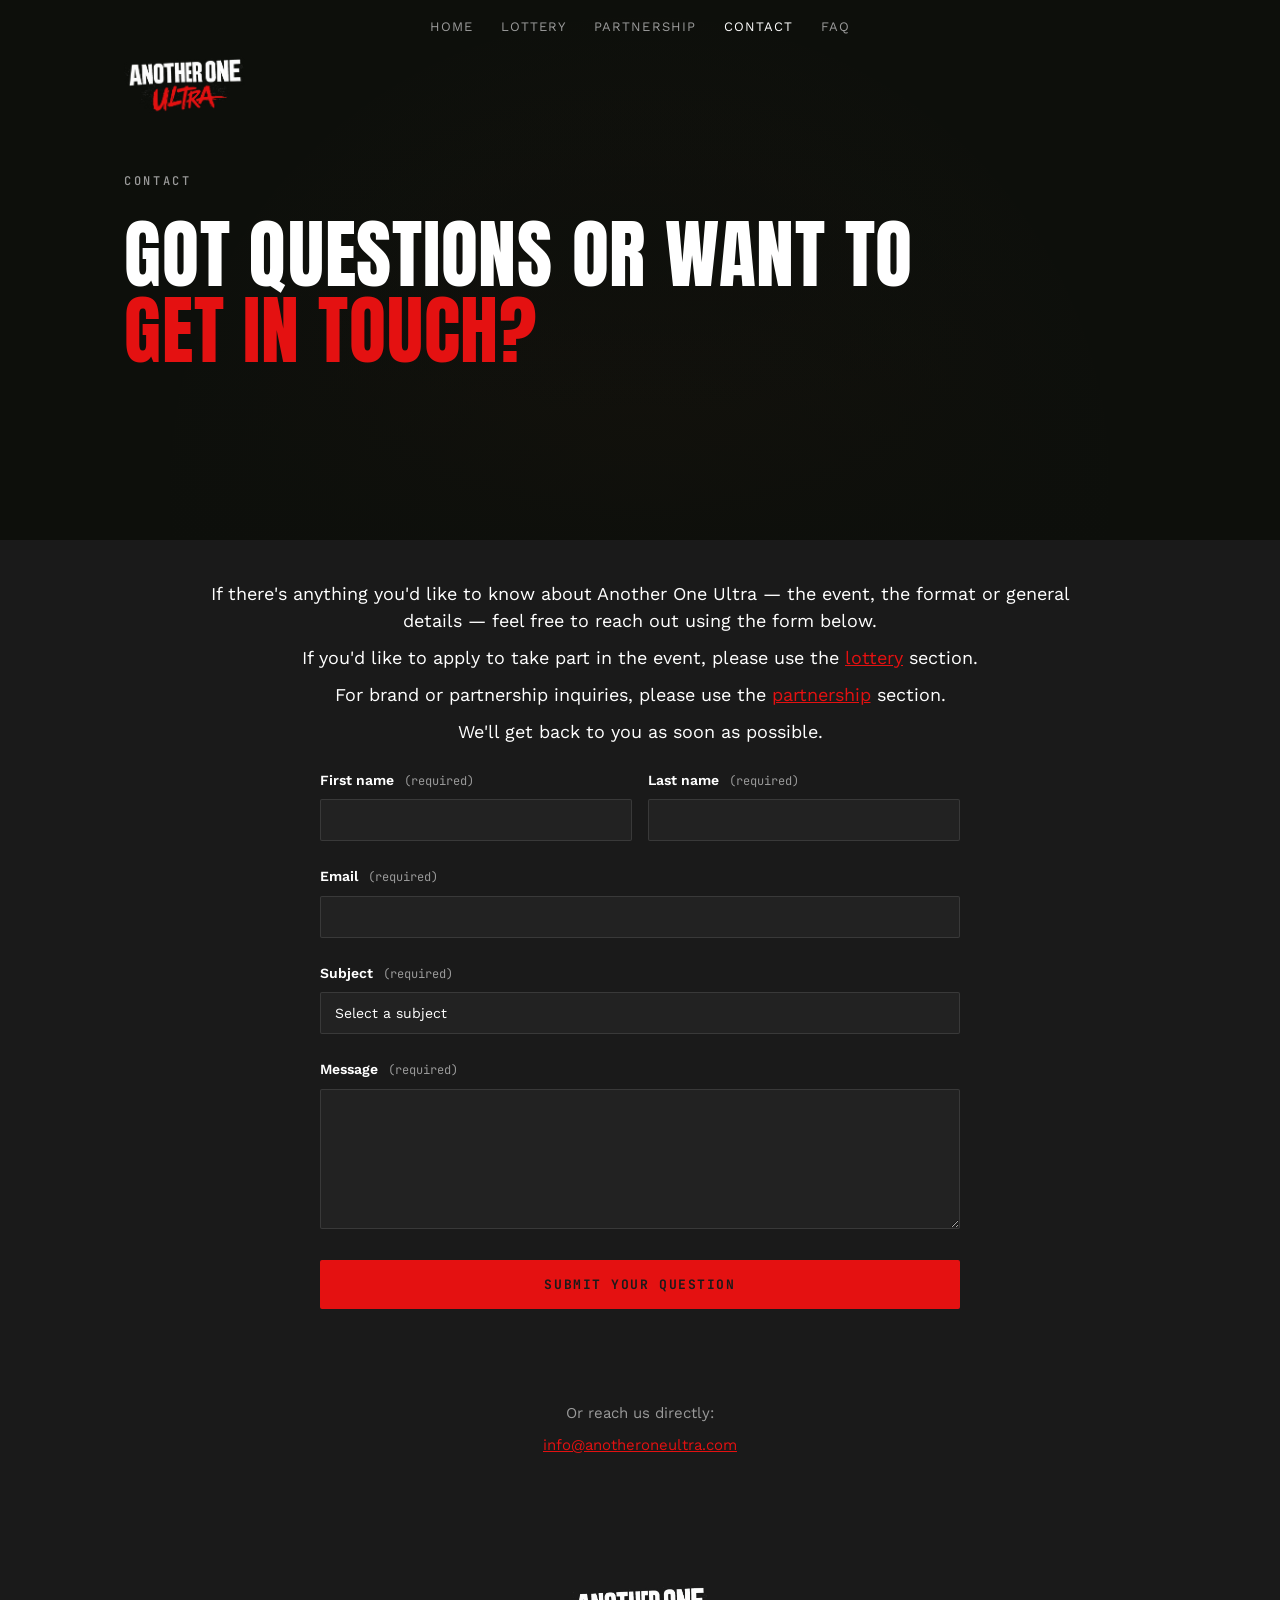
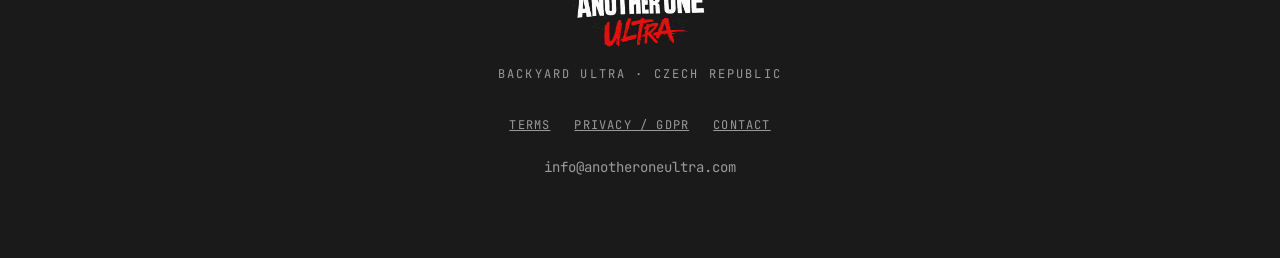
==== contact.html @ de55bf9b "Add files via upload" ====
<!DOCTYPE html>
<html lang="en">
<head>
<meta charset="UTF-8">
<meta name="viewport" content="width=device-width, initial-scale=1.0">
<title>Contact — ANOTHER ONE ULTRA</title>
<link rel="preconnect" href="https://fonts.googleapis.com">
<link rel="preconnect" href="https://fonts.gstatic.com" crossorigin>
<link href="https://fonts.googleapis.com/css2?family=Anton&family=JetBrains+Mono:wght@400;500;700&family=Work+Sans:wght@400;500;600;700&display=swap" rel="stylesheet">
<link rel="stylesheet" href="shared.css?v=2">

</head>
<body>

<nav>
  <div class="inner">
    <button class="menu-toggle" id="menuToggle" aria-label="Menu">
      <span></span><span></span><span></span>
    </button>
    <div class="navlinks">
      <a href="index.html">Home</a>
      <a href="lottery.html">Lottery</a>
      <a href="partnership.html">Partnership</a>
      <a href="contact.html" class="active">Contact</a>
      <a href="faq.html">FAQ</a>
    </div>
    <a href="index.html" class="logo"><img src="logo.png" alt="Another One Ultra"></a>
  </div>
</nav>

<div class="mobile-menu" id="mobileMenu">
  <a href="index.html">Home</a>
  <a href="lottery.html">Lottery</a>
  <a href="partnership.html">Partnership</a>
  <a href="contact.html" class="active">Contact</a>
  <a href="faq.html">FAQ</a>
  <a href="lottery.html" class="nav-cta">Sign up</a>
</div>

<!-- ===== PAGE HERO ===== -->
<header class="hero" id="top">
  <div class="hero-inner wrap">
    <div class="eyebrow">Contact</div>
    <h1 class="display page-title">Got questions or want to<br><span class="accent">get in touch?</span></h1>
  </div>
</header>

<!-- ===== CONTACT ===== -->
<section id="contact" style="border-bottom:none;">
  <div class="wrap">
    <div class="sponsor-copy centered">
      <p>If there's anything you'd like to know about Another One Ultra — the event, the format or general details — feel free to reach out using the form below.</p>
      <p>If you'd like to apply to take part in the event, please use the <a href="lottery.html" style="color:var(--ember); text-decoration:underline;">lottery</a> section.</p>
      <p>For brand or partnership inquiries, please use the <a href="partnership.html" style="color:var(--ember); text-decoration:underline;">partnership</a> section.</p>
      <p>We'll get back to you as soon as possible.</p>
    </div>

    <form class="form-grid" data-form-name="contact">
      <div class="form-row">
        <div class="field">
          <label>First name <span class="req">(required)</span></label>
          <input type="text" name="first_name" required>
        </div>
        <div class="field">
          <label>Last name <span class="req">(required)</span></label>
          <input type="text" name="last_name" required>
        </div>
      </div>
      <div class="field">
        <label>Email <span class="req">(required)</span></label>
        <input type="email" name="email" required>
      </div>
      <div class="field">
        <label>Subject <span class="req">(required)</span></label>
        <select name="subject" required>
          <option value="">Select a subject</option>
          <option value="general">General question</option>
          <option value="lottery">Lottery / registration</option>
          <option value="partnership">Partnership</option>
          <option value="media">Media &amp; press</option>
          <option value="other">Other</option>
        </select>
      </div>
      <div class="field">
        <label>Message <span class="req">(required)</span></label>
        <textarea name="message" required></textarea>
      </div>
      <button type="submit" class="btn-primary">Submit your question</button>
      <div class="form-status"></div>
    </form>

    <div class="contact-links">
      <p>Or reach us directly:</p>
      <p><a href="mailto:info@anotheroneultra.com">info@anotheroneultra.com</a></p>
    </div>
  </div>
</section>

<script src="forms.js"></script>

<footer>
  <div class="wrap">
    <div class="footer-logo"><img src="logo.png" alt="Another One Ultra"></div>
    <div class="footer-tagline mono">BACKYARD ULTRA · CZECH REPUBLIC</div>
    <div class="footer-links">
      <a href="terms.html">Terms</a>
      <a href="privacy.html">Privacy / GDPR</a>
      <a href="contact.html">Contact</a>
    </div>
    <div class="footer-email"><a href="mailto:info@anotheroneultra.com">info@anotheroneultra.com</a></div>
  </div>
</footer>

<script>
  (function(){
    var toggle = document.getElementById('menuToggle');
    var menu = document.getElementById('mobileMenu');
    if (toggle && menu) {
      toggle.addEventListener('click', function(){
        var isOpen = menu.classList.toggle('open');
        toggle.classList.toggle('open', isOpen);
        document.body.style.overflow = isOpen ? 'hidden' : '';
      });
      menu.querySelectorAll('a').forEach(function(link){
        link.addEventListener('click', function(){
          menu.classList.remove('open');
          toggle.classList.remove('open');
          document.body.style.overflow = '';
        });
      });
    }
  })();

  (function(){
    var nav = document.querySelector('nav');
    if (!nav) return;
    function onScroll(){
      if (window.scrollY > 10) {
        nav.classList.add('scrolled');
      } else {
        nav.classList.remove('scrolled');
      }
    }
    onScroll();
    window.addEventListener('scroll', onScroll, { passive: true });
  })();
</script>

</body>
</html>
---- shared.css ----
:root{
  --ink:#1A1A1A;
  --ink-soft:#242424;
  --card:#222222;
  --paper:#FFFFFF;
  --paper-dim:#9A9A9A;
  --moss:#9A9A9A;
  --moss-dim:#707070;
  --ember:#E41111;
  --line: rgba(255,255,255,0.10);
}
*{box-sizing:border-box; margin:0; padding:0;}
html{scroll-behavior:smooth;}
body{
  background:var(--ink);
  color:var(--paper);
  font-family:'Work Sans', sans-serif;
  line-height:1.6;
  -webkit-font-smoothing:antialiased;
}
.wrap{max-width:1080px; margin:0 auto; padding:0 24px;}
.mono{font-family:'JetBrains Mono', monospace;}
.display{
  font-family:'Anton', sans-serif;
  text-transform:uppercase;
  letter-spacing:0.01em;
  line-height:1;
  font-weight:400;
}
a{color:inherit;}

/* ===== NAV ===== */
nav{
  position:fixed; top:0; left:0; right:0; z-index:200;
  background:transparent; border-bottom:1px solid transparent;
  transition:background-color .25s ease, border-color .25s ease;
}
nav.scrolled{
  background:var(--ink); border-bottom:1px solid var(--line);
}
nav .inner{
  display:grid; grid-template-columns:1fr auto 1fr; align-items:center; gap:24px;
  padding:20px 24px; max-width:1080px; margin:0 auto;
}
.logo{
  display:flex; align-items:center;
  justify-self:start; grid-column:1;
}
.logo img{
  height:56px; width:auto; display:block;
}
.navlinks{
  display:flex; gap:28px; font-size:13px; letter-spacing:0.08em; text-transform:uppercase;
  justify-self:center; grid-column:2; align-items:center; white-space:nowrap;
}
.navlinks a{text-decoration:none; color:var(--paper-dim); transition:color .2s; line-height:1;}
.navlinks a:hover{color:var(--moss);}
.navlinks a.active{color:var(--paper);}

/* ===== MOBILE MENU TOGGLE ===== */
.menu-toggle{
  display:none;
  justify-self:start;
  width:36px; height:36px;
  background:none; border:none; cursor:pointer;
  position:relative; z-index:200;
  padding:0;
}
.menu-toggle span{
  position:absolute; top:50%; left:50%;
  width:20px; height:2px; background:var(--paper);
  transform-origin:center;
  transition:transform .25s ease;
}
.menu-toggle span:nth-child(1){transform:translate(-50%,-50%);}
.menu-toggle span:nth-child(2){transform:translate(-50%,-50%) rotate(90deg);}
.menu-toggle span:nth-child(3){display:none;}
.menu-toggle.open span:nth-child(1){transform:translate(-50%,-50%) rotate(45deg);}
.menu-toggle.open span:nth-child(2){transform:translate(-50%,-50%) rotate(-45deg);}

.mobile-menu{
  display:none;
  position:fixed; inset:0; z-index:190;
  background:var(--ink);
  flex-direction:column; align-items:center; justify-content:center;
  gap:32px;
  opacity:0; transform:translateY(-12px);
  pointer-events:none;
  transition:opacity .25s ease, transform .25s ease;
}
.mobile-menu.open{display:flex; opacity:1; transform:translateY(0); pointer-events:auto;}
.mobile-menu a{
  font-family:'JetBrains Mono', monospace; font-size:22px; letter-spacing:0.12em;
  text-transform:uppercase; text-decoration:none; color:var(--paper-dim);
  transition:color .2s;
}
.mobile-menu a.active, .mobile-menu a:hover{color:var(--paper);}
.mobile-menu .nav-cta{margin-top:8px;}

@media (max-width: 860px){
  .navlinks{display:none;}
  .menu-toggle{display:block; grid-column:1; justify-self:start;}
  .logo{grid-column:2;}
  .logo img{height:38px;}
  .mobile-menu{display:flex;}
}

/* ===== HERO (shared across pages) ===== */
.hero{
  min-height:60vh; display:flex; align-items:center; justify-content:flex-start;
  position:relative; overflow:hidden; text-align:left;
  border-bottom:none;
  background:#0D0F0B;
}
.hero.hero-tall{min-height:88vh;}
.hero-photo{
  position:absolute; inset:0; z-index:0; width:100%; height:100%;
  object-fit:cover; object-position:center 30%;
  filter:grayscale(0.15);
}
.hero::before{
  content:"";
  position:absolute; inset:0; z-index:1;
  background:
    radial-gradient(ellipse 55% 45% at 50% 45%, rgba(13,15,11,0.75), transparent 70%),
    linear-gradient(180deg, rgba(13,15,11,0.40) 0%, rgba(13,15,11,0.30) 35%, rgba(13,15,11,0.92) 100%),
    radial-gradient(circle at 50% 90%, rgba(212,96,47,0.08), transparent 60%);
  pointer-events:none;
}
.hero-grain{
  position:absolute; inset:0; z-index:2; width:100%; height:100%;
  opacity:0.12; mix-blend-mode:overlay; pointer-events:none;
}
.hero-inner{position:relative; z-index:3; padding:80px 24px; width:100%; max-width:1080px; margin:0 auto;}
.eyebrow{
  font-family:'JetBrains Mono', monospace; font-size:12px; font-weight:500;
  letter-spacing:0.22em; text-transform:uppercase; color:var(--moss);
  margin-bottom:24px;
}
.hero h1{
  font-size:clamp(48px, 11vw, 128px);
  color:var(--paper);
}
.hero h1.page-title{font-size:clamp(36px, 7vw, 76px);}
.hero h1 .accent{color:var(--ember);}
.hero-sub{
  margin:28px 0 0; font-size:17px; color:var(--paper); max-width:440px; line-height:1.5;
}
.hero-cta{margin-top:36px; display:flex; gap:12px; justify-content:flex-start; flex-wrap:wrap;}
.btn-secondary{
  display:inline-flex; align-items:center; justify-content:center; gap:8px;
  font-family:'JetBrains Mono', monospace; font-weight:600;
  font-size:13px; letter-spacing:0.12em; text-transform:uppercase;
  background:transparent; color:var(--paper); border:1px solid var(--line);
  padding:15px 28px; text-decoration:none; cursor:pointer; border-radius:2px;
  transition:border-color .2s;
}
.btn-secondary:hover{border-color:var(--moss);}

/* ===== SECTION GENERAL ===== */
section{padding:40px 0; border-bottom:none;}
.section-title{
  font-size:clamp(28px, 4vw, 44px); text-align:center; margin-bottom:24px;
}
.section-lead{
  max-width:720px; margin:-8px auto 24px; text-align:center;
  font-size:16px; color:var(--paper-dim); line-height:1.5;
}

/* ===== FORMAT (centered two-column block) ===== */
#format{padding:48px 0;}
#format .section-title{margin-bottom:32px; text-align:left; max-width:920px; margin-left:auto; margin-right:auto;}
.format-center{max-width:920px; margin:0 auto;}
.format-grid{display:grid; grid-template-columns:1fr 1fr; gap:48px; align-items:center;}
@media (max-width:860px){ .format-grid{grid-template-columns:1fr; gap:32px;} }
.format-rule{padding:10px 0; border-top:1px solid var(--line);}
.format-rule:first-child{border-top:none; padding-top:0;}
.format-rule .label{
  font-family:'JetBrains Mono', monospace; font-size:13px; font-weight:700;
  letter-spacing:0.12em; text-transform:uppercase; color:var(--ember); margin-bottom:4px;
}
.format-rule .value{font-size:15px; color:var(--paper);}
.format-rule .value.lead{font-weight:600;}
.format-rule .value .hl-ember{
  color:var(--ember); text-decoration:underline; text-decoration-color:var(--ember);
  text-decoration-thickness:2px; text-underline-offset:3px;
}
.format-callout{
  margin-top:16px; padding:12px 20px; border:1px solid var(--ember);
  font-family:'JetBrains Mono', monospace; font-size:12px; font-weight:500;
  letter-spacing:0.02em; color:var(--paper); text-align:left;
}

.course-map{
  aspect-ratio:1/1; border:1px solid var(--line); background:var(--card);
  overflow:hidden;
}
.course-map svg{width:100%; height:100%; display:block;}

/* ===== LOTTERY ===== */
#lottery-section{
  position:relative;
  background-image:
    linear-gradient(180deg, rgba(17,20,15,0.88) 0%, rgba(17,20,15,0.94) 60%, var(--ink) 100%),
    url('[data-uri]');
  background-size:cover; background-position:center 35%; background-repeat:no-repeat;
}
#lottery-section .section-title{margin-bottom:0;}
.marquee{
  overflow:hidden; white-space:nowrap; position:relative;
  padding:12px 0; margin:40px 0; background:var(--card);
  border-top:1px solid var(--line); border-bottom:1px solid var(--line);
}
.marquee-grain{
  position:absolute; inset:0; width:100%; height:100%; opacity:0.06; mix-blend-mode:overlay; pointer-events:none;
}
.marquee-track{display:inline-flex; gap:40px; animation:marquee 22s linear infinite; position:relative; z-index:1;}
.marquee span{
  font-family:'JetBrains Mono', monospace; text-transform:uppercase; font-weight:700; font-size:13px;
  letter-spacing:0.18em; color:var(--ember); display:inline-flex; align-items:center; gap:40px;
}
.marquee span .dot{color:var(--paper-dim); font-family:'JetBrains Mono', monospace; font-size:0.8em;}
@keyframes marquee{
  from{transform:translateX(0);}
  to{transform:translateX(-50%);}
}
.lottery-grid{display:grid; grid-template-columns:1.1fr 0.9fr; gap:56px; align-items:start;}
@media (max-width:860px){ .lottery-grid{grid-template-columns:1fr; gap:40px;} }
.lottery-copy p{font-size:16px; color:var(--paper); margin-bottom:12px; line-height:1.5;}
.lottery-copy .hl{color:var(--ember); font-weight:600;}
.lottery-card{
  border:1px solid var(--moss-dim); background:var(--card); padding:32px;
  display:flex; flex-direction:column; gap:8px;
}
.lottery-card .tag{
  font-family:'JetBrains Mono', monospace; font-size:11px; letter-spacing:0.18em;
  text-transform:uppercase; color:var(--moss); margin-bottom:8px;
}
.lottery-card h3{font-size:24px; margin-bottom:14px;}
.lottery-stats{display:grid; grid-template-columns:1fr 1fr; gap:1px; background:var(--line); border:1px solid var(--line); margin-bottom:20px;}
.lottery-stat{background:var(--ink); padding:16px;}
.lottery-stat .val{font-family:'JetBrains Mono', monospace; font-size:22px; font-weight:700;}
.lottery-stat .lbl{font-size:11px; letter-spacing:0.1em; text-transform:uppercase; color:var(--paper-dim); margin-top:4px;}

/* ===== HOW IT WORKS (lottery steps) ===== */
.steps-toggle{
  max-width:760px; margin:0 auto;
  display:flex; align-items:center; justify-content:space-between;
  cursor:pointer; padding:0 0 24px; border:none; background:none; width:100%;
  text-align:left; color:var(--paper); font:inherit;
}
.steps-wrap + .steps-wrap{margin-top:8px;}
.steps-toggle .section-title{margin-bottom:0; text-align:left; flex:1; color:var(--paper);}
.steps-toggle .plus{
  font-family:'JetBrains Mono', monospace; font-size:28px; color:var(--paper);
  flex-shrink:0; transition:transform .2s; margin-left:24px;
}
.steps-wrap.open .steps-toggle .plus{transform:rotate(45deg);}
.steps-collapse{max-height:0; overflow:hidden; transition:max-height .3s ease;}
.steps-collapse .sponsor-copy{padding-top:8px; margin-bottom:0;}
.steps{max-width:760px; margin:0 auto; counter-reset:step; padding-top:8px;}
.step{
  display:grid; grid-template-columns:48px 1fr; gap:20px;
  padding:14px 0; border-top:1px solid var(--line);
}
.step:first-child{border-top:none; padding-top:0;}
.step .num{
  font-family:'Anton', sans-serif; font-size:24px; color:var(--ember);
}
.step .body p{font-size:15px; line-height:1.6; color:var(--paper); margin-top:4px;}
.step .body .hl{color:var(--paper); font-weight:600; font-size:15px;}
.steps-note{
  max-width:760px; margin:24px 0 0; text-align:left;
  font-size:14px; color:var(--paper-dim);
}
.steps-note a{color:var(--ember); text-decoration:underline;}

/* ===== PARTNERSHIP / CONTACT ===== */
.sponsor-copy{max-width:900px; margin:0 0 24px; text-align:left;}
.sponsor-copy.centered{margin:0 auto 24px; text-align:center;}
.sponsor-copy p{font-size:18px; color:var(--paper); margin-bottom:10px; line-height:1.5;}
.sponsor-copy .cta{font-family:'JetBrains Mono', monospace; color:var(--ember); font-weight:700; letter-spacing:0.06em; font-size:18px;}

.form-grid{max-width:640px; margin:0 auto; display:flex; flex-direction:column; gap:24px;}
.form-row{display:grid; grid-template-columns:1fr 1fr; gap:16px;}
@media (max-width:560px){ .form-row{grid-template-columns:1fr;} }
.field label{
  display:block; font-size:14px; font-weight:600; margin-bottom:8px;
}
.field label .req{
  font-family:'JetBrains Mono', monospace; font-size:12px; font-weight:400;
  color:var(--paper-dim); text-transform:none; margin-left:6px;
}
.field input, .field textarea, .field select{
  width:100%; background:var(--card); border:1px solid var(--line);
  border-radius:2px; padding:12px 14px; color:var(--paper);
  font-family:'Work Sans', sans-serif; font-size:14px;
  outline:none; transition:border-color .2s;
}
.field input:focus, .field textarea:focus, .field select:focus{border-color:var(--moss);}
.field textarea{min-height:140px; resize:vertical;}
.field select{appearance:none; cursor:pointer;}
.btn-primary{
  display:inline-flex; align-items:center; justify-content:center; gap:8px;
  font-family:'JetBrains Mono', monospace; font-weight:700;
  font-size:13px; letter-spacing:0.12em; text-transform:uppercase;
  background:var(--ember); color:var(--ink); padding:16px 28px;
  text-decoration:none; border:none; cursor:pointer; border-radius:2px;
  transition:opacity .2s;
}
.btn-primary:hover{opacity:0.88;}
.form-grid .btn-primary{width:100%;}
.form-status{
  text-align:center; font-size:14px; font-family:'JetBrains Mono', monospace;
  min-height:20px;
}
.form-status.success{color:var(--moss);}
.form-status.error{color:var(--ember);}

.contact-links{max-width:640px; margin:48px auto 0; text-align:center;}
.contact-links p{font-size:15px; color:var(--paper-dim); margin-bottom:8px;}
.contact-links a{color:var(--ember); text-decoration:underline;}

/* ===== FAQ ===== */
.faq-group{margin-bottom:48px;}
.faq-group:last-child{margin-bottom:0;}
.faq-group h3{
  font-family:'Anton', sans-serif; text-transform:uppercase; font-size:22px;
  letter-spacing:0.02em; margin-bottom:8px;
}
.faq-item{border-top:1px solid var(--line);}
.faq-item:last-child{border-bottom:1px solid var(--line);}
.faq-q{
  width:100%; background:none; border:none; color:var(--paper);
  text-align:left; padding:18px 0; font-size:15px; font-weight:700;
  cursor:pointer; display:flex; justify-content:space-between; align-items:center; gap:16px;
  font-family:'Work Sans', sans-serif;
}
.faq-q .plus{
  font-family:'JetBrains Mono', monospace; font-size:18px; color:var(--moss);
  flex-shrink:0; transition:transform .2s;
}
.faq-item.open .plus{transform:rotate(45deg);}
.faq-a{
  max-height:0; overflow:hidden; transition:max-height .25s ease;
}
.faq-a-inner{padding:0 0 18px; font-size:15px; line-height:1.5; color:var(--paper-dim); max-width:760px;}

/* ===== LEGAL PAGES ===== */
.legal h2{font-size:clamp(24px,4vw,36px); margin-bottom:8px;}
.legal h3{font-size:18px; margin:32px 0 8px; color:var(--paper);}
.legal p, .legal li{font-size:16px; line-height:1.5; color:var(--paper); margin-bottom:10px;}
.legal ul{padding-left:20px; margin-bottom:12px;}
.legal .updated{font-family:'JetBrains Mono', monospace; font-size:12px; color:var(--moss); margin-bottom:32px; letter-spacing:0.05em;}

/* ===== FOOTER ===== */
footer{padding:80px 0; text-align:center;}
.footer-logo{display:flex; justify-content:center; margin-bottom:16px;}
.footer-logo img{height:64px; width:auto;}
.footer-tagline{
  font-size:12px; letter-spacing:0.18em; text-transform:uppercase;
  color:var(--paper-dim); margin-bottom:32px;
}
.footer-links{
  font-family:'JetBrains Mono', monospace; font-size:12px; letter-spacing:0.1em; text-transform:uppercase;
  display:flex; gap:24px; justify-content:center; margin-bottom:20px; flex-wrap:wrap;
}
.footer-links a{text-decoration:underline; color:var(--paper-dim); transition:color .2s;}
.footer-links a:hover{color:var(--ember);}
.footer-email{font-family:'JetBrains Mono', monospace; font-size:14px; color:var(--paper-dim);}
.footer-email a{text-decoration:none; color:var(--paper-dim); transition:color .2s;}
.footer-email a:hover{color:var(--moss);}
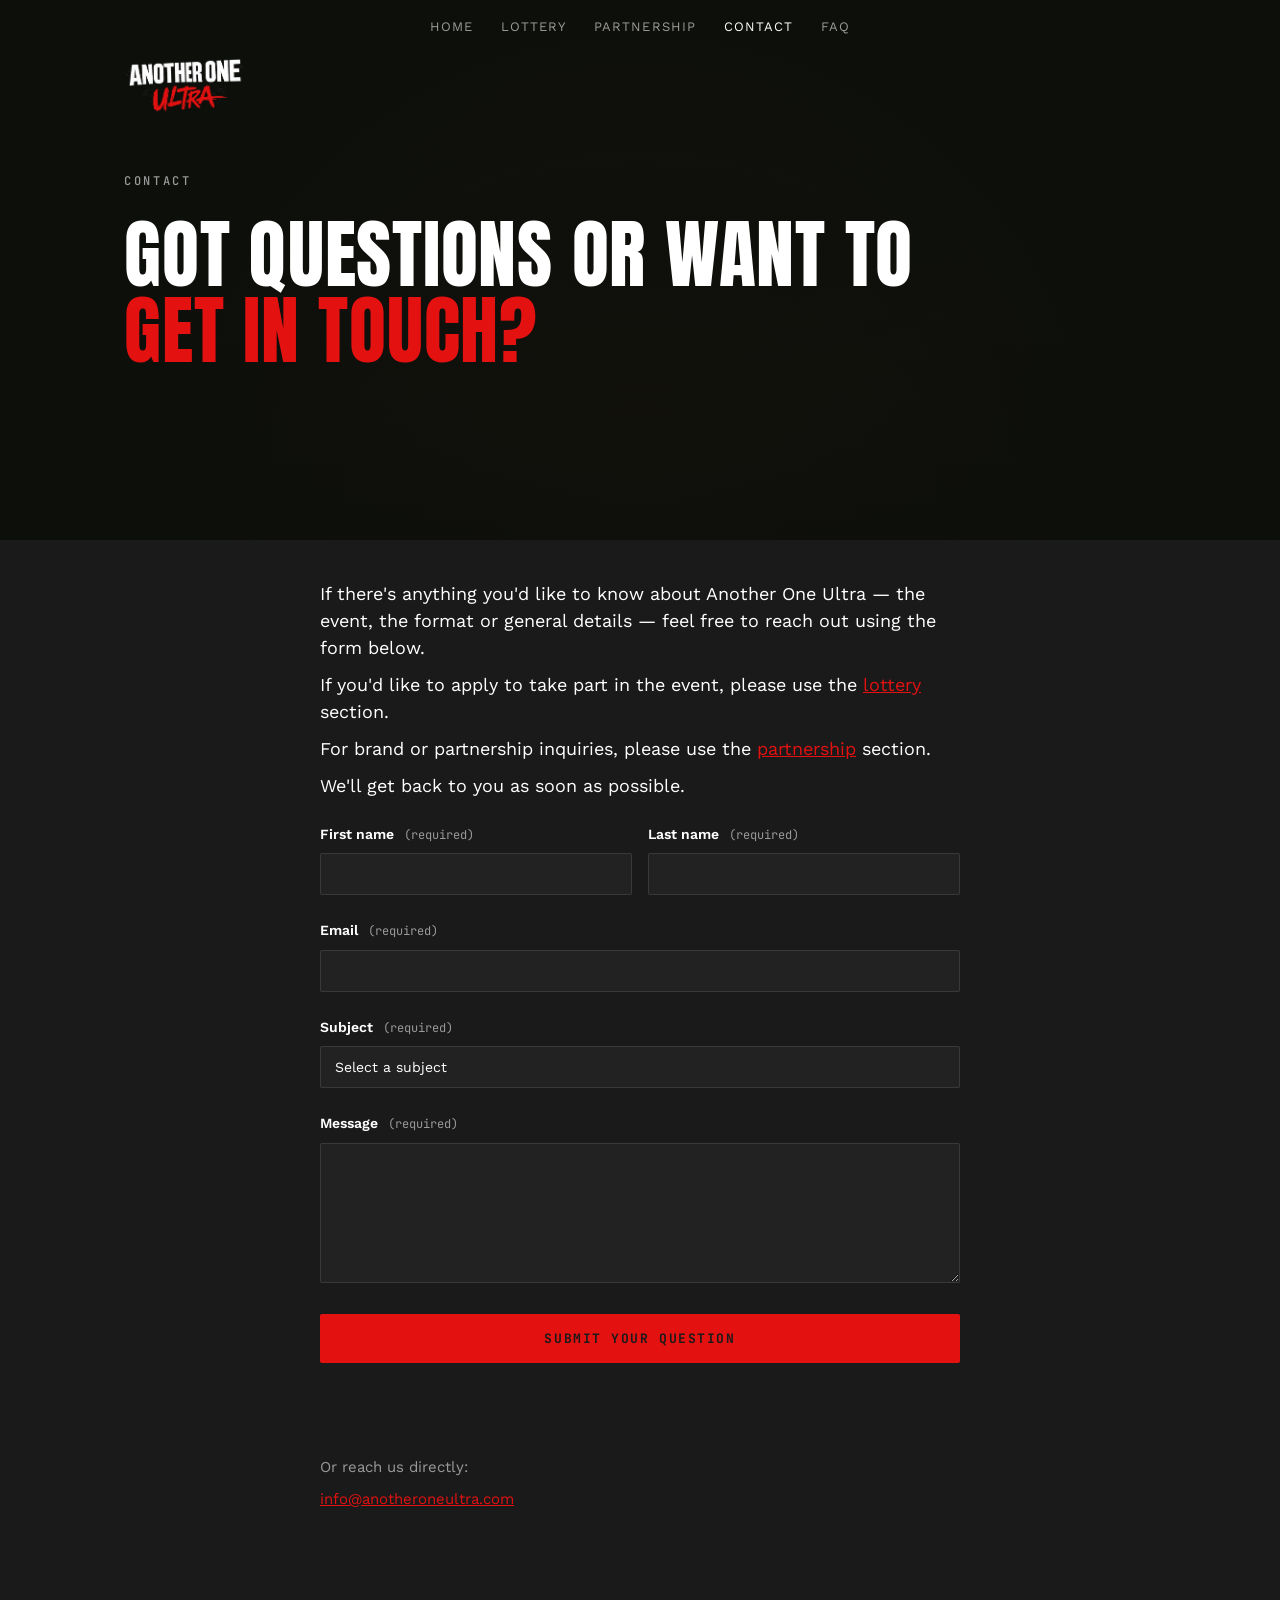
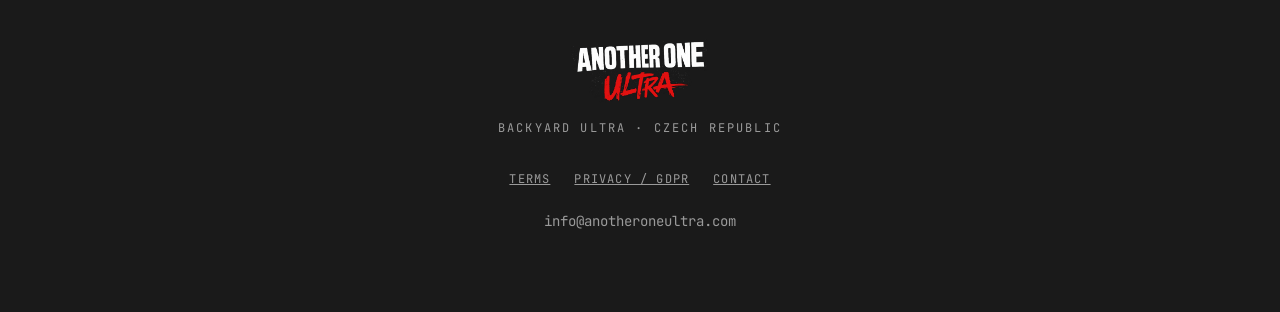
==== commit b8490951: "Add files via upload" ====
--- a/contact.html
+++ b/contact.html
@@ -7,7 +7,7 @@
 <link rel="preconnect" href="https://fonts.googleapis.com">
 <link rel="preconnect" href="https://fonts.gstatic.com" crossorigin>
 <link href="https://fonts.googleapis.com/css2?family=Anton&family=JetBrains+Mono:wght@400;500;700&family=Work+Sans:wght@400;500;600;700&display=swap" rel="stylesheet">
-<link rel="stylesheet" href="shared.css?v=2">
+<link rel="stylesheet" href="shared.css?v=4">
 
 </head>
 <body>
--- a/shared.css
+++ b/shared.css
@@ -277,7 +277,7 @@
 
 /* ===== PARTNERSHIP / CONTACT ===== */
 .sponsor-copy{max-width:900px; margin:0 0 24px; text-align:left;}
-.sponsor-copy.centered{margin:0 auto 24px; text-align:center;}
+.sponsor-copy.centered{margin:0 auto 24px; text-align:left; max-width:640px;}
 .sponsor-copy p{font-size:18px; color:var(--paper); margin-bottom:10px; line-height:1.5;}
 .sponsor-copy .cta{font-family:'JetBrains Mono', monospace; color:var(--ember); font-weight:700; letter-spacing:0.06em; font-size:18px;}
 
@@ -317,7 +317,7 @@
 .form-status.success{color:var(--moss);}
 .form-status.error{color:var(--ember);}
 
-.contact-links{max-width:640px; margin:48px auto 0; text-align:center;}
+.contact-links{max-width:640px; margin:48px auto 0; text-align:left;}
 .contact-links p{font-size:15px; color:var(--paper-dim); margin-bottom:8px;}
 .contact-links a{color:var(--ember); text-decoration:underline;}
 
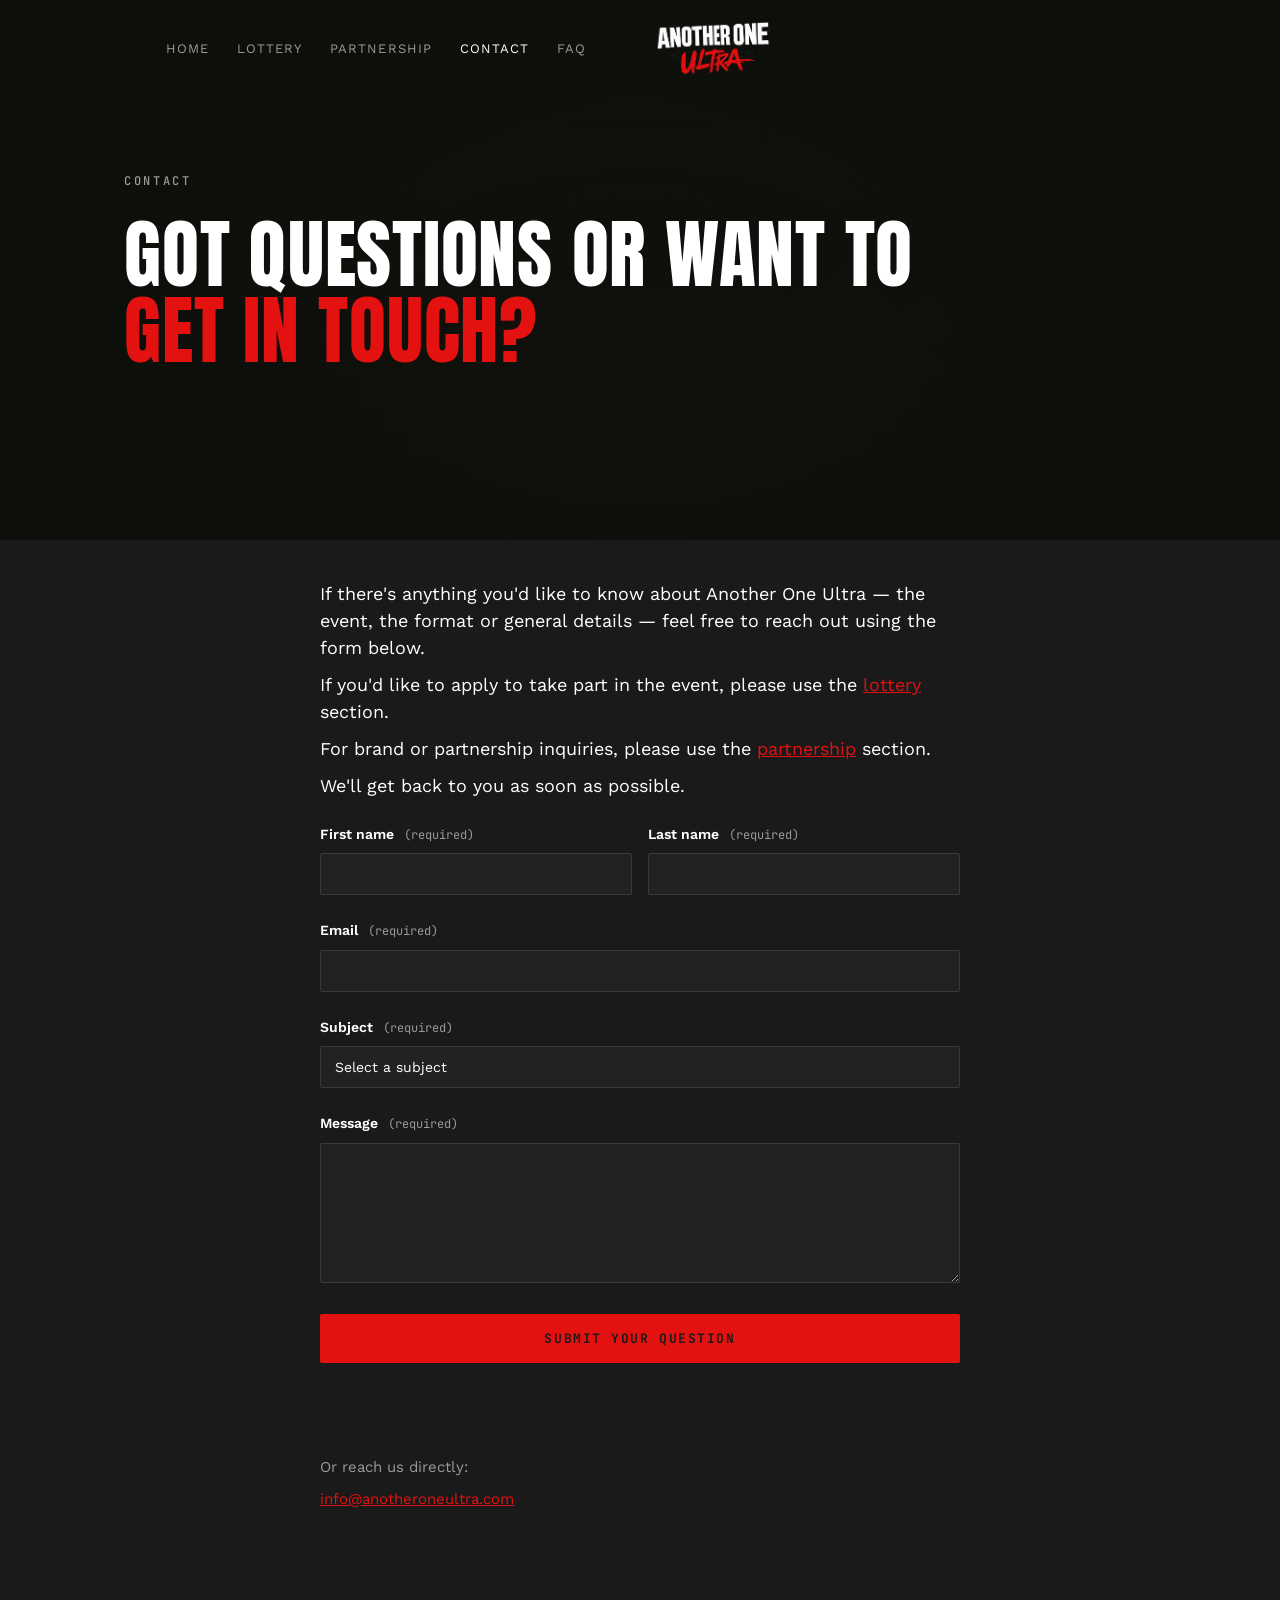
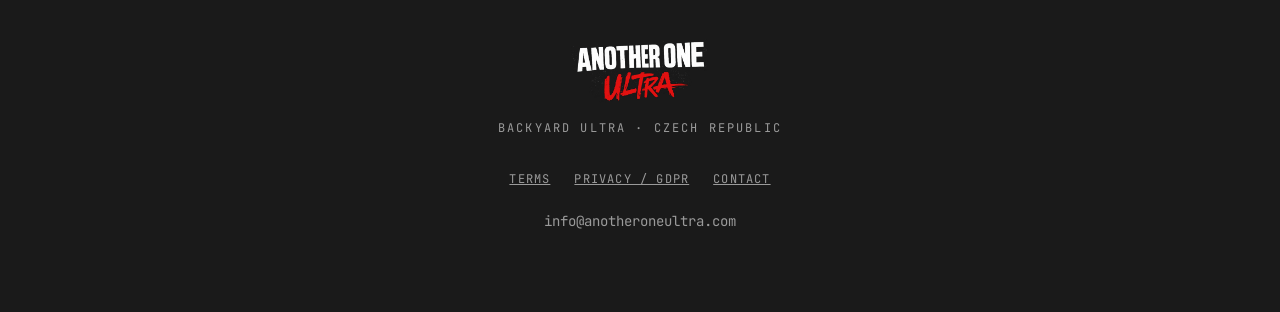
==== commit f93b8252: "Add files via upload" ====
--- a/contact.html
+++ b/contact.html
@@ -7,7 +7,7 @@
 <link rel="preconnect" href="https://fonts.googleapis.com">
 <link rel="preconnect" href="https://fonts.gstatic.com" crossorigin>
 <link href="https://fonts.googleapis.com/css2?family=Anton&family=JetBrains+Mono:wght@400;500;700&family=Work+Sans:wght@400;500;600;700&display=swap" rel="stylesheet">
-<link rel="stylesheet" href="shared.css?v=4">
+<link rel="stylesheet" href="shared.css?v=5">
 
 </head>
 <body>
--- a/shared.css
+++ b/shared.css
@@ -39,19 +39,19 @@
   background:var(--ink); border-bottom:1px solid var(--line);
 }
 nav .inner{
-  display:grid; grid-template-columns:1fr auto 1fr; align-items:center; gap:24px;
+  display:flex; align-items:center; justify-content:space-between; gap:24px;
   padding:20px 24px; max-width:1080px; margin:0 auto;
 }
 .logo{
   display:flex; align-items:center;
-  justify-self:start; grid-column:1;
+  flex:1;
 }
 .logo img{
-  height:56px; width:auto; display:block;
+  height:56px; width:auto; display:block; vertical-align:middle;
 }
 .navlinks{
   display:flex; gap:28px; font-size:13px; letter-spacing:0.08em; text-transform:uppercase;
-  justify-self:center; grid-column:2; align-items:center; white-space:nowrap;
+  align-items:center; white-space:nowrap; flex:1; justify-content:center;
 }
 .navlinks a{text-decoration:none; color:var(--paper-dim); transition:color .2s; line-height:1;}
 .navlinks a:hover{color:var(--moss);}
@@ -60,11 +60,10 @@
 /* ===== MOBILE MENU TOGGLE ===== */
 .menu-toggle{
   display:none;
-  justify-self:start;
   width:36px; height:36px;
   background:none; border:none; cursor:pointer;
   position:relative; z-index:200;
-  padding:0;
+  padding:0; flex-shrink:0;
 }
 .menu-toggle span{
   position:absolute; top:50%; left:50%;
@@ -99,8 +98,8 @@
 
 @media (max-width: 860px){
   .navlinks{display:none;}
-  .menu-toggle{display:block; grid-column:1; justify-self:start;}
-  .logo{grid-column:2;}
+  .menu-toggle{display:block;}
+  .logo{flex:1; justify-content:center;}
   .logo img{height:38px;}
   .mobile-menu{display:flex;}
 }
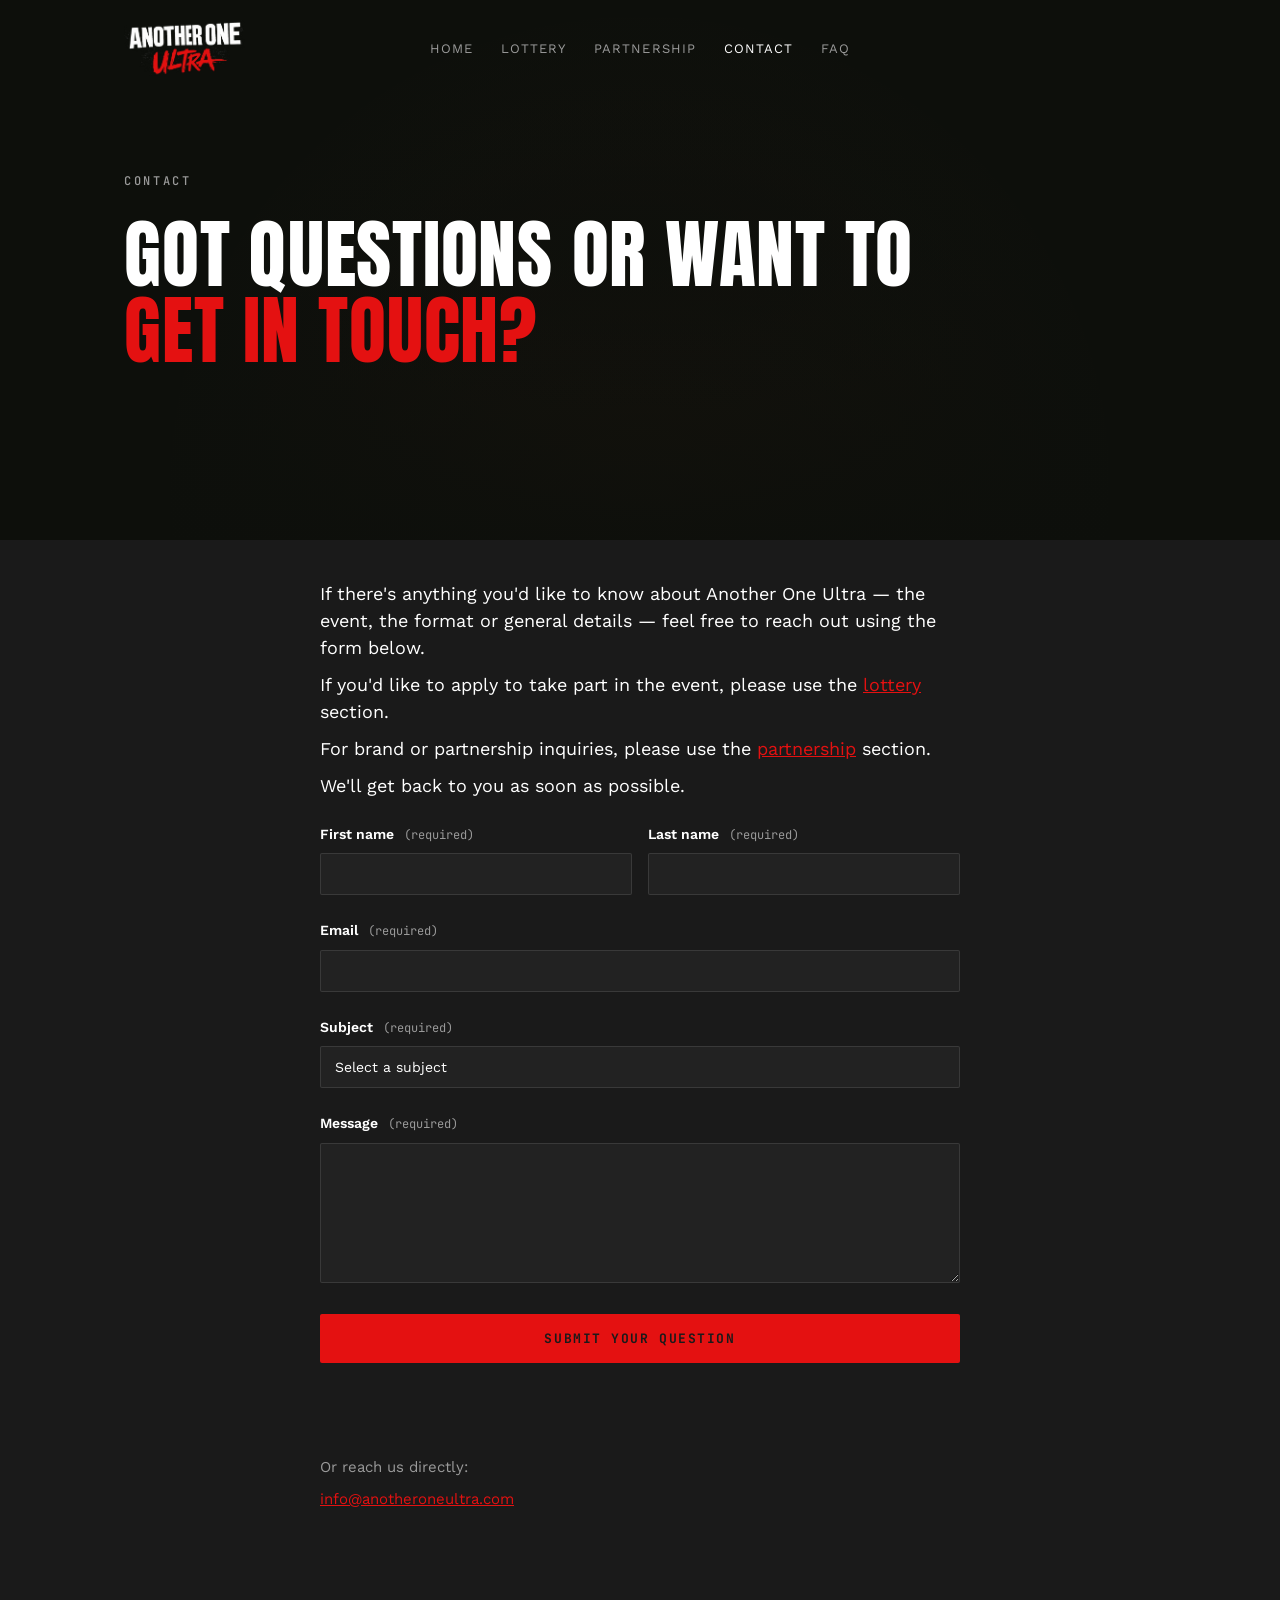
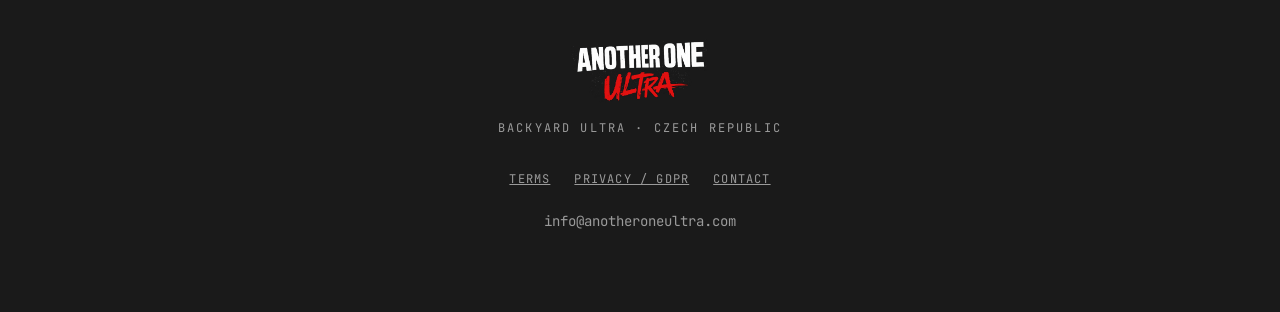
==== commit 3e8a5623: "Add files via upload" ====
--- a/contact.html
+++ b/contact.html
@@ -7,7 +7,7 @@
 <link rel="preconnect" href="https://fonts.googleapis.com">
 <link rel="preconnect" href="https://fonts.gstatic.com" crossorigin>
 <link href="https://fonts.googleapis.com/css2?family=Anton&family=JetBrains+Mono:wght@400;500;700&family=Work+Sans:wght@400;500;600;700&display=swap" rel="stylesheet">
-<link rel="stylesheet" href="shared.css?v=5">
+<link rel="stylesheet" href="shared.css?v=6">
 
 </head>
 <body>
--- a/shared.css
+++ b/shared.css
@@ -39,19 +39,21 @@
   background:var(--ink); border-bottom:1px solid var(--line);
 }
 nav .inner{
-  display:flex; align-items:center; justify-content:space-between; gap:24px;
+  position:relative;
+  display:flex; align-items:center;
   padding:20px 24px; max-width:1080px; margin:0 auto;
+  min-height:56px;
 }
 .logo{
   display:flex; align-items:center;
-  flex:1;
 }
 .logo img{
   height:56px; width:auto; display:block; vertical-align:middle;
 }
 .navlinks{
+  position:absolute; left:50%; top:50%; transform:translate(-50%,-50%);
   display:flex; gap:28px; font-size:13px; letter-spacing:0.08em; text-transform:uppercase;
-  align-items:center; white-space:nowrap; flex:1; justify-content:center;
+  align-items:center; white-space:nowrap;
 }
 .navlinks a{text-decoration:none; color:var(--paper-dim); transition:color .2s; line-height:1;}
 .navlinks a:hover{color:var(--moss);}
@@ -99,7 +101,7 @@
 @media (max-width: 860px){
   .navlinks{display:none;}
   .menu-toggle{display:block;}
-  .logo{flex:1; justify-content:center;}
+  .logo{position:absolute; left:50%; top:50%; transform:translate(-50%,-50%);}
   .logo img{height:38px;}
   .mobile-menu{display:flex;}
 }
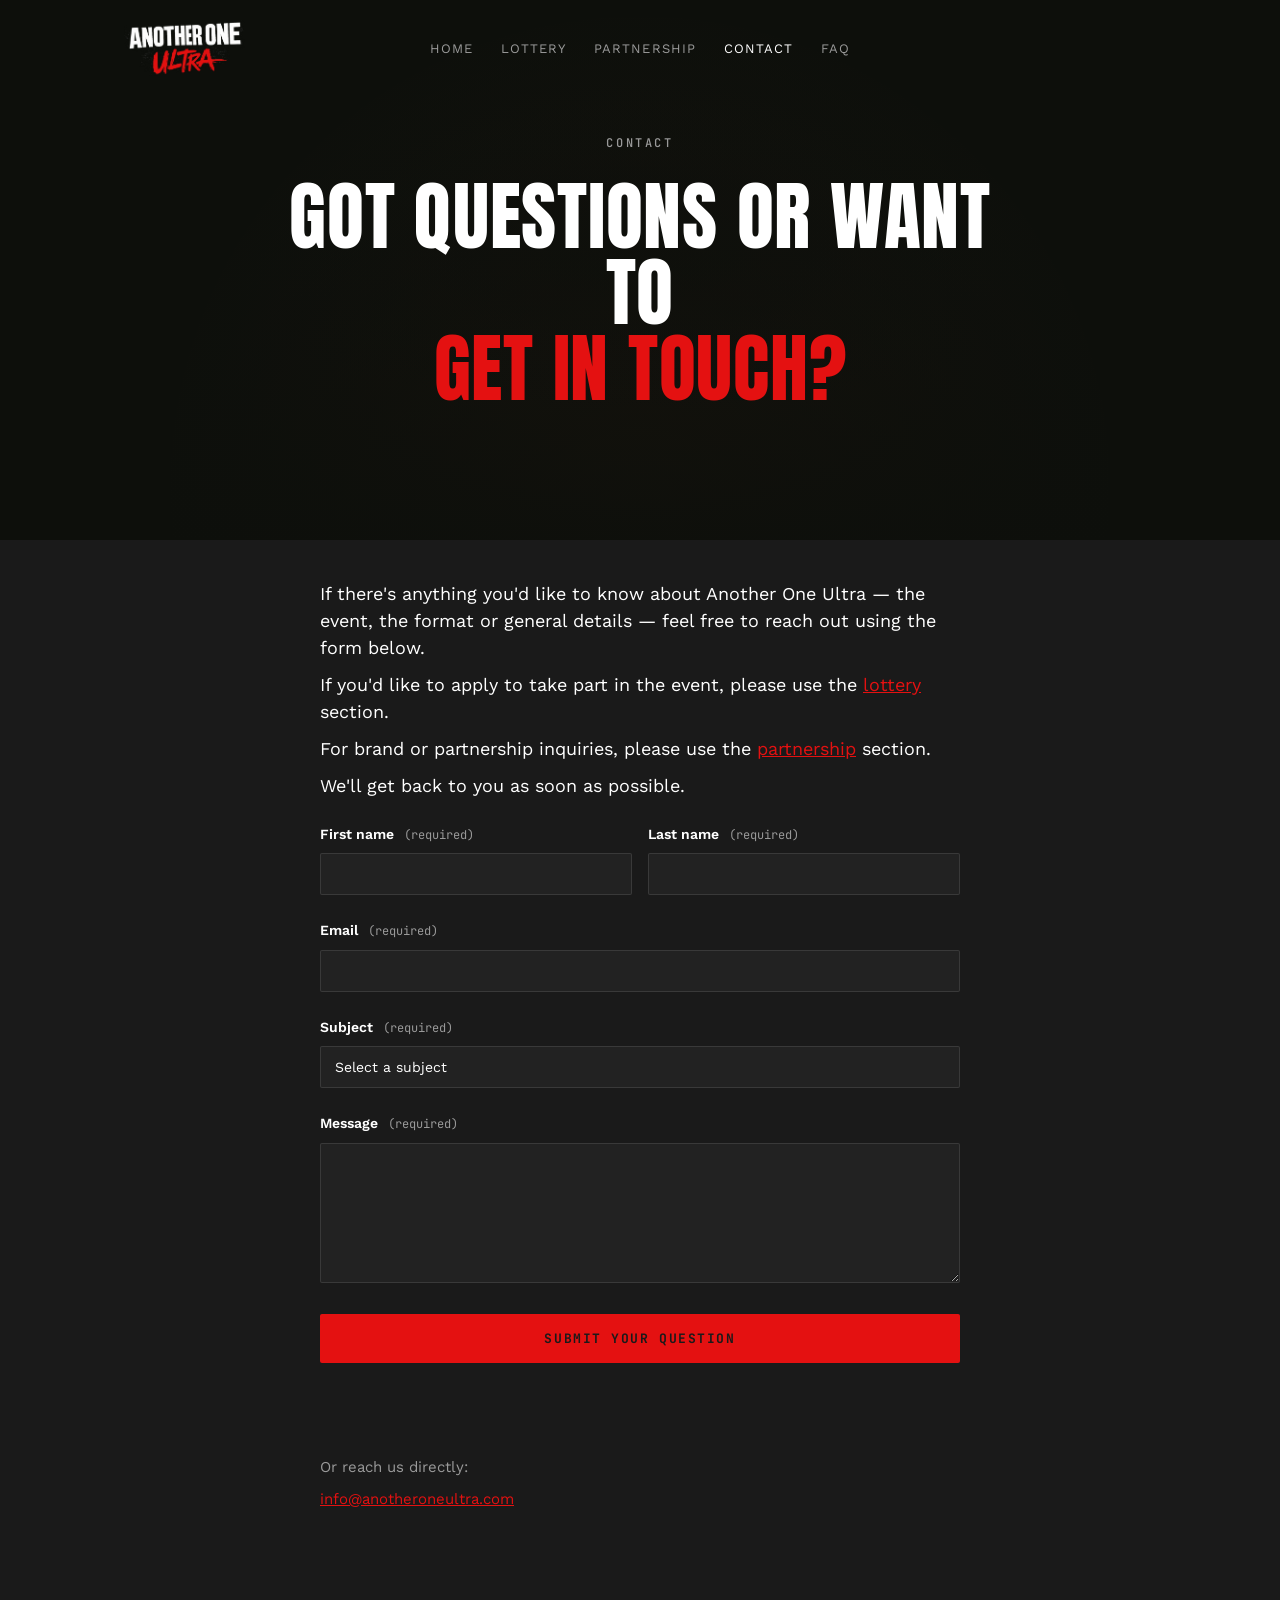
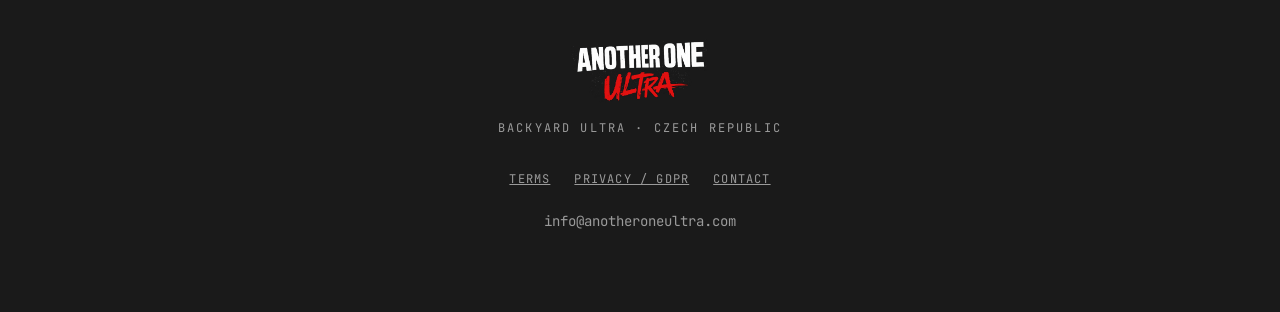
==== commit 2388adcb: "Add files via upload" ====
--- a/contact.html
+++ b/contact.html
@@ -7,7 +7,8 @@
 <link rel="preconnect" href="https://fonts.googleapis.com">
 <link rel="preconnect" href="https://fonts.gstatic.com" crossorigin>
 <link href="https://fonts.googleapis.com/css2?family=Anton&family=JetBrains+Mono:wght@400;500;700&family=Work+Sans:wght@400;500;600;700&display=swap" rel="stylesheet">
-<link rel="stylesheet" href="shared.css?v=6">
+<link rel="icon" type="image/png" href="favicon.png">
+<link rel="stylesheet" href="shared.css?v=8">
 
 </head>
 <body>
@@ -39,7 +40,7 @@
 
 <!-- ===== PAGE HERO ===== -->
 <header class="hero" id="top">
-  <div class="hero-inner wrap">
+  <div class="hero-inner wrap hero-inner-narrow">
     <div class="eyebrow">Contact</div>
     <h1 class="display page-title">Got questions or want to<br><span class="accent">get in touch?</span></h1>
   </div>
--- a/shared.css
+++ b/shared.css
@@ -133,6 +133,7 @@
   opacity:0.12; mix-blend-mode:overlay; pointer-events:none;
 }
 .hero-inner{position:relative; z-index:3; padding:80px 24px; width:100%; max-width:1080px; margin:0 auto;}
+.hero-inner-narrow{max-width:760px; text-align:center;}
 .eyebrow{
   font-family:'JetBrains Mono', monospace; font-size:12px; font-weight:500;
   letter-spacing:0.22em; text-transform:uppercase; color:var(--moss);
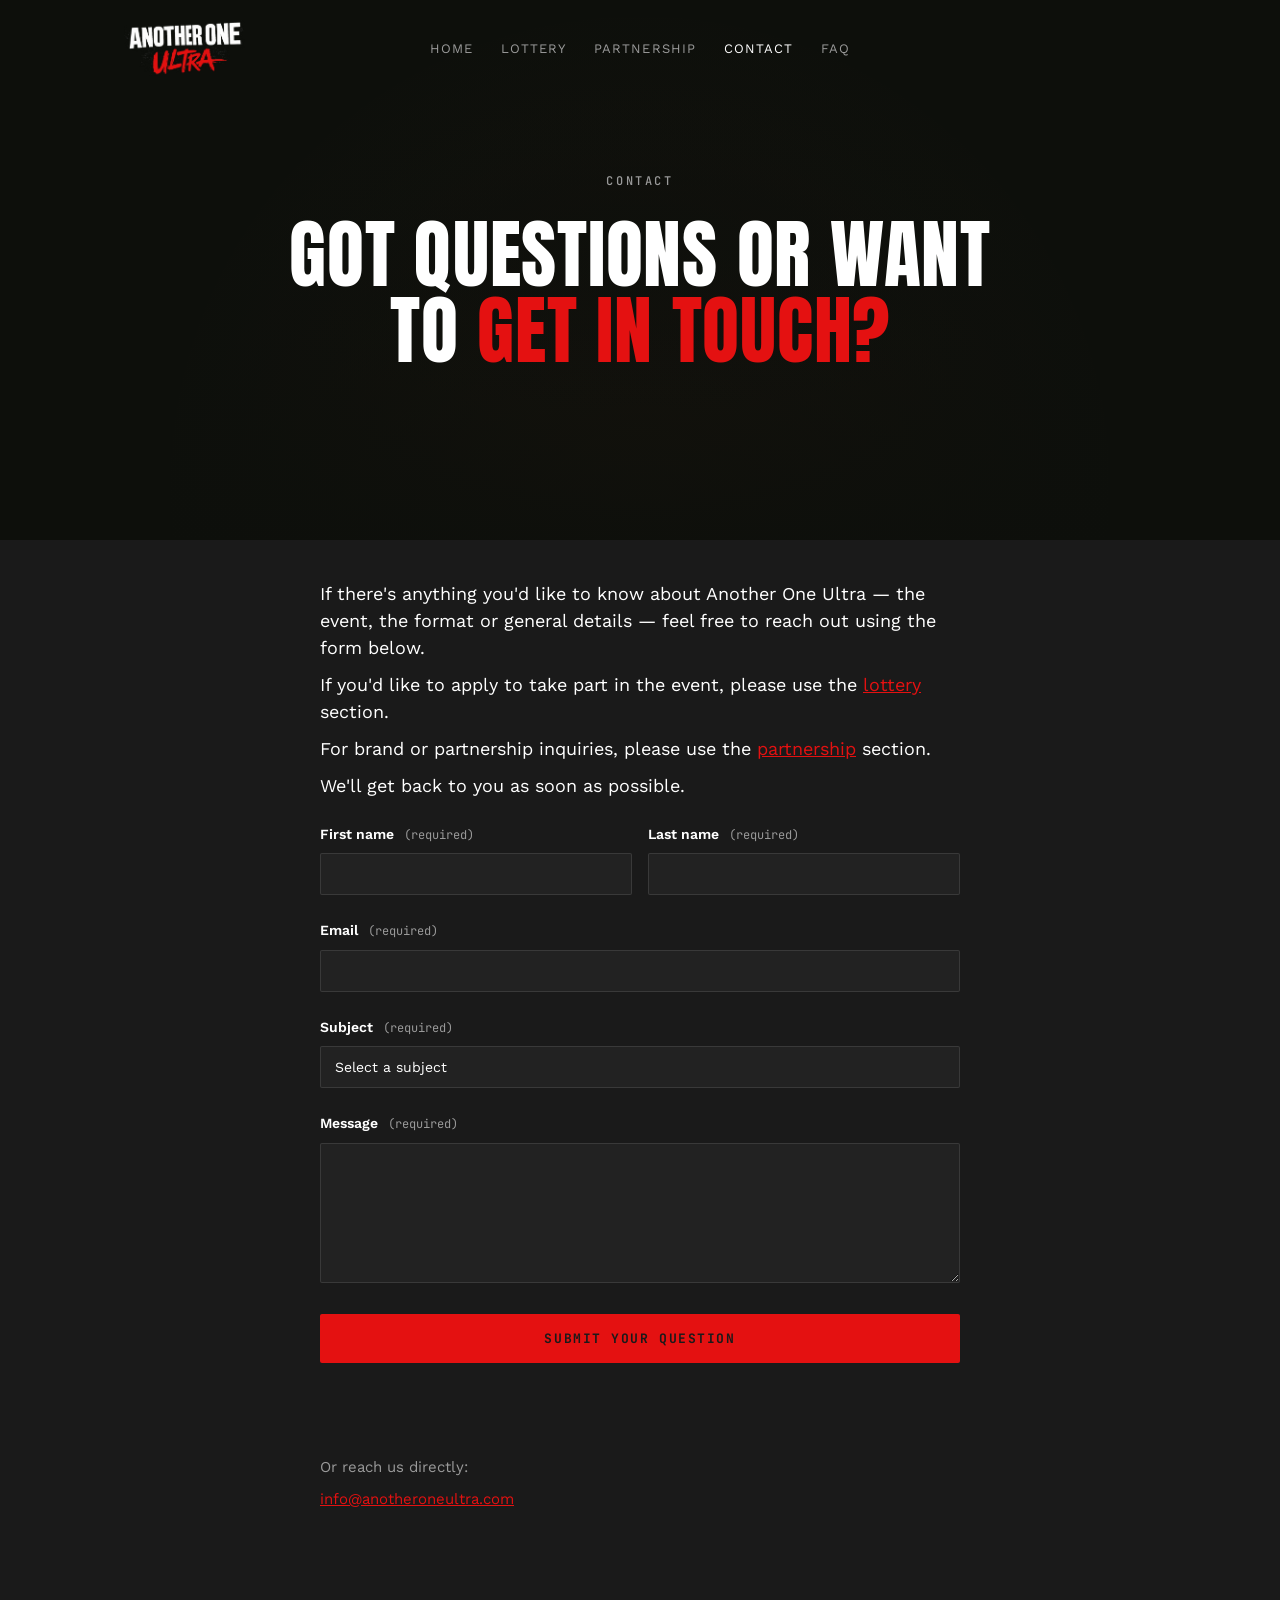
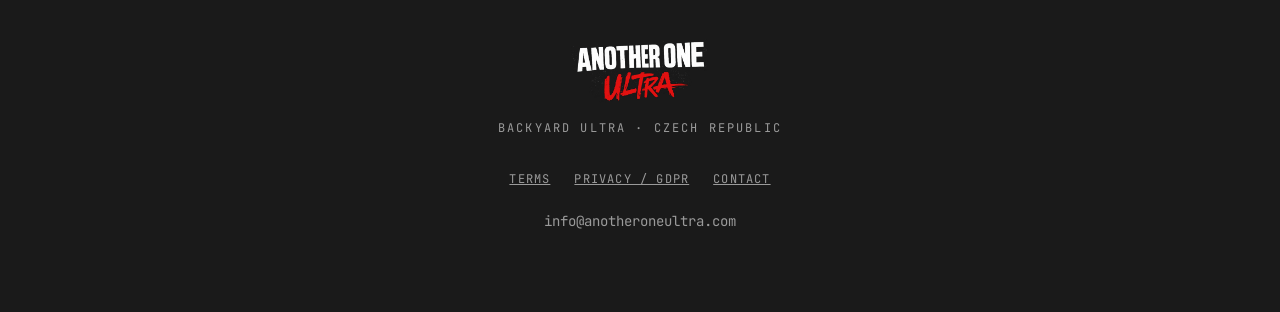
==== commit 2f2e41e0: "Add files via upload" ====
--- a/contact.html
+++ b/contact.html
@@ -42,7 +42,7 @@
 <header class="hero" id="top">
   <div class="hero-inner wrap hero-inner-narrow">
     <div class="eyebrow">Contact</div>
-    <h1 class="display page-title">Got questions or want to<br><span class="accent">get in touch?</span></h1>
+    <h1 class="display page-title">Got questions or want<br>to <span class="accent">get in touch?</span></h1>
   </div>
 </header>
 
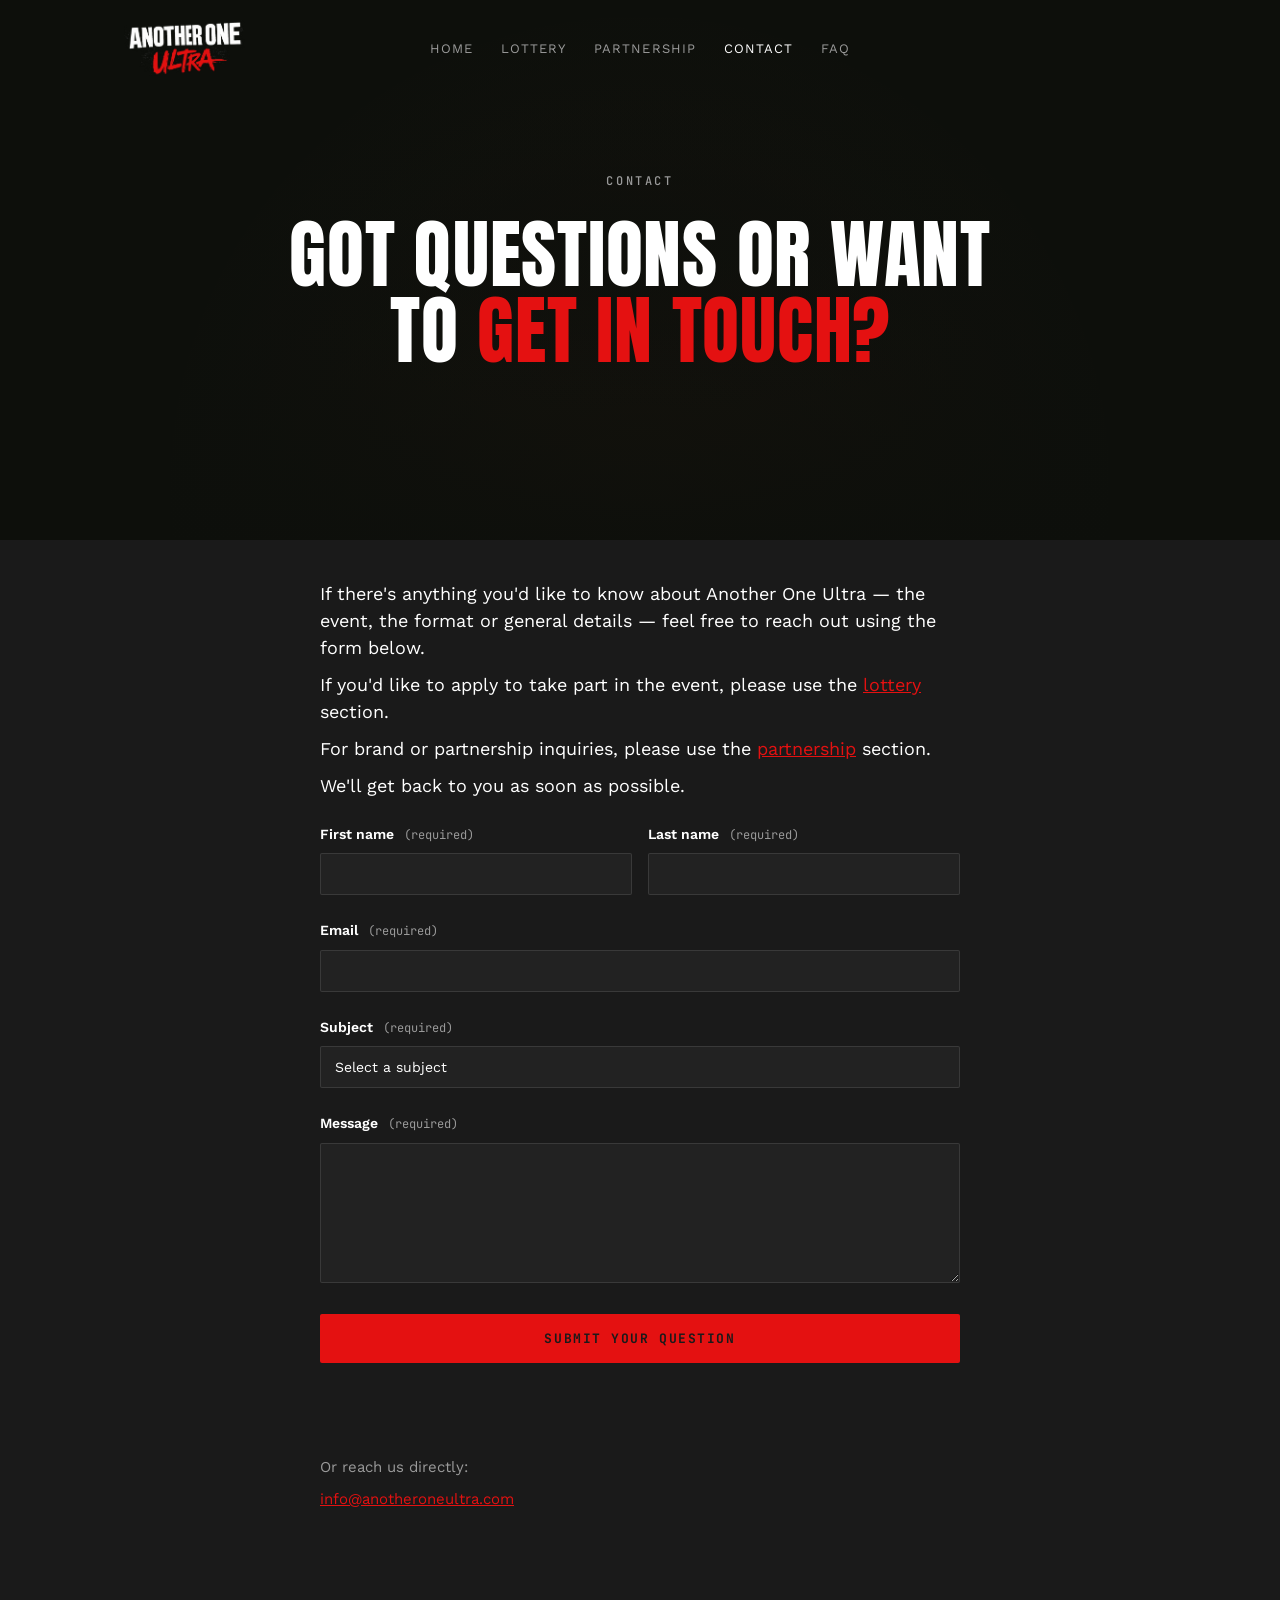
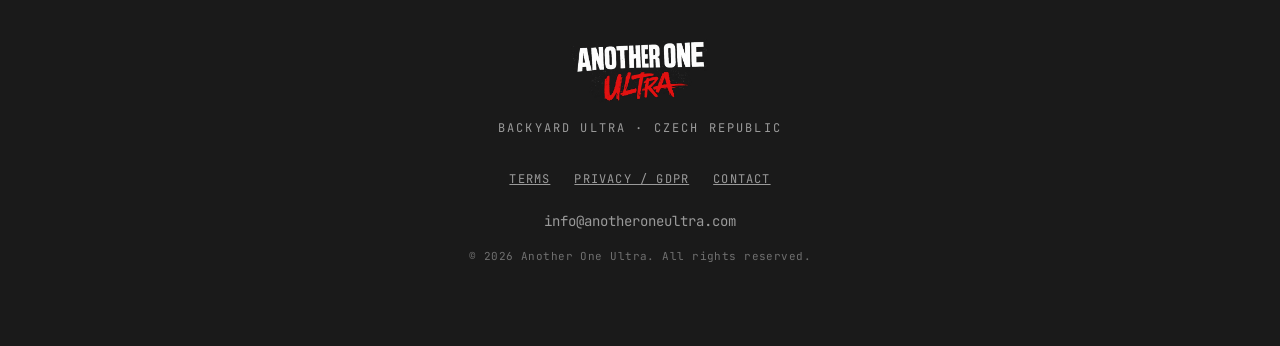
==== commit d7cc481f: "Add files via upload" ====
--- a/contact.html
+++ b/contact.html
@@ -8,7 +8,7 @@
 <link rel="preconnect" href="https://fonts.gstatic.com" crossorigin>
 <link href="https://fonts.googleapis.com/css2?family=Anton&family=JetBrains+Mono:wght@400;500;700&family=Work+Sans:wght@400;500;600;700&display=swap" rel="stylesheet">
 <link rel="icon" type="image/png" href="favicon.png">
-<link rel="stylesheet" href="shared.css?v=8">
+<link rel="stylesheet" href="shared.css?v=9">
 
 </head>
 <body>
@@ -109,6 +109,7 @@
       <a href="contact.html">Contact</a>
     </div>
     <div class="footer-email"><a href="mailto:info@anotheroneultra.com">info@anotheroneultra.com</a></div>
+    <div class="footer-copyright">&copy; 2026 Another One Ultra. All rights reserved.</div>
   </div>
 </footer>
 
--- a/shared.css
+++ b/shared.css
@@ -372,3 +372,7 @@
 .footer-email{font-family:'JetBrains Mono', monospace; font-size:14px; color:var(--paper-dim);}
 .footer-email a{text-decoration:none; color:var(--paper-dim); transition:color .2s;}
 .footer-email a:hover{color:var(--moss);}
+.footer-copyright{
+  font-family:'JetBrains Mono', monospace; font-size:11px; color:var(--moss-dim);
+  margin-top:16px; letter-spacing:0.04em;
+}
